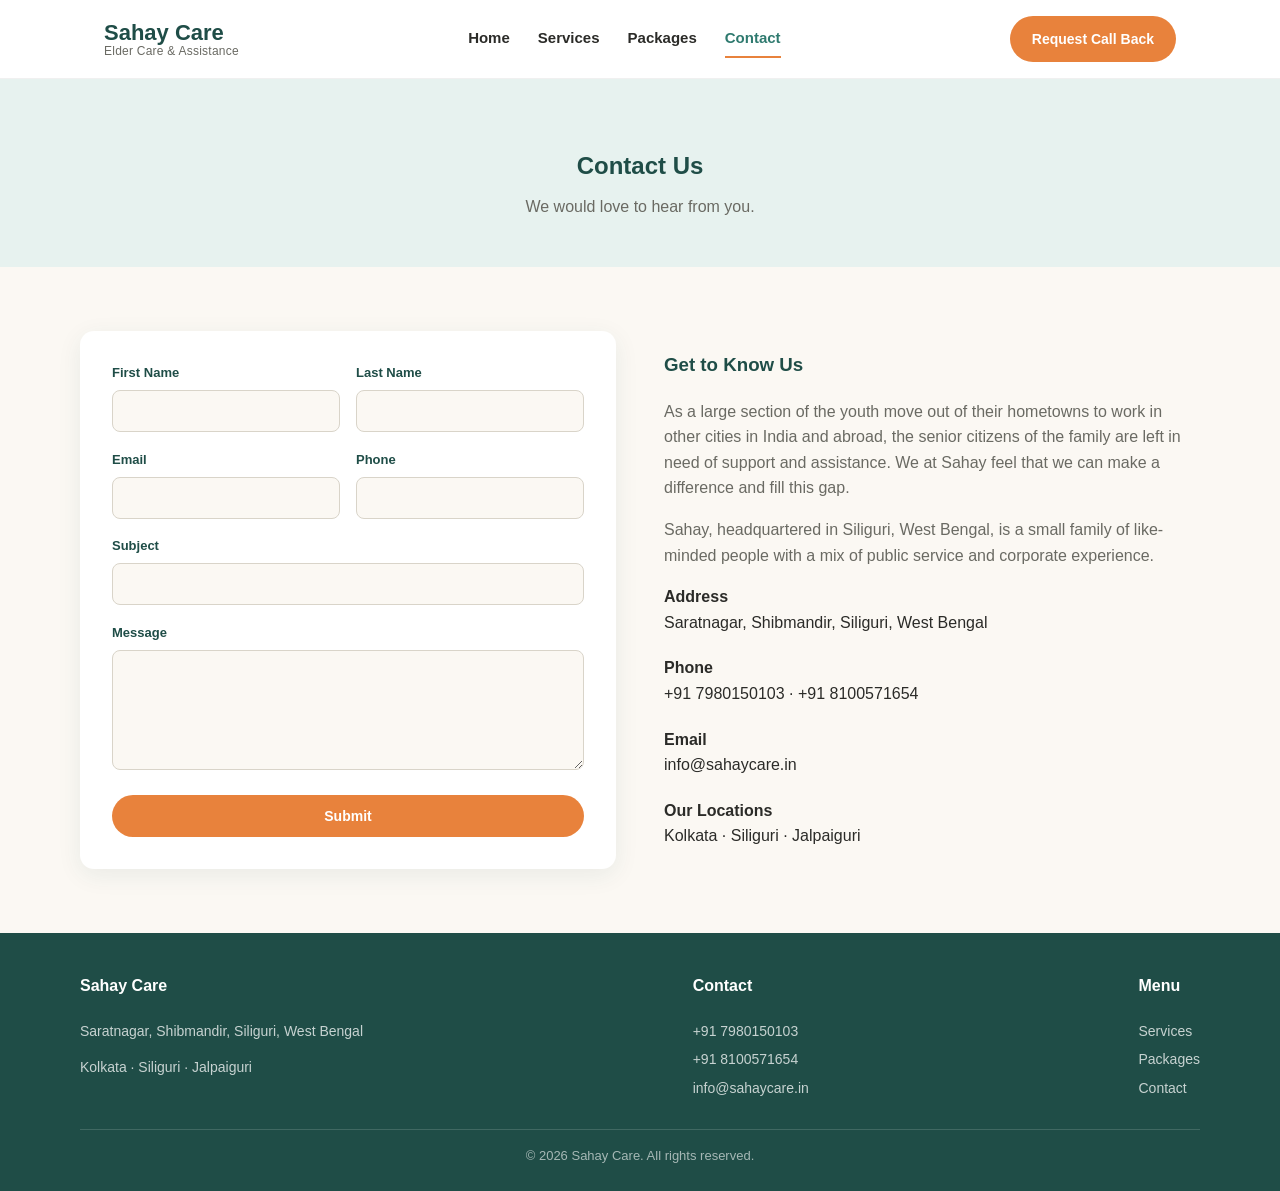
==== contact.html @ 45c5a54b "Add Sahay Care static site (home, services, pricing, contact)" ====
<!DOCTYPE html>
<html lang="en">
<head>
<meta charset="UTF-8" />
<meta name="viewport" content="width=device-width, initial-scale=1.0" />
<title>Contact | Sahay Care</title>
<meta name="description" content="Get in touch with Sahay Care for elder care and medical assistance in Siliguri, Kolkata and Jalpaiguri." />
<link rel="stylesheet" href="style.css" />
</head>
<body>

<header class="site-header">
  <div class="nav-wrap">
    <a href="index.html" class="brand">
      <span class="name">Sahay Care</span>
      <span class="tagline">Elder Care &amp; Assistance</span>
    </a>
    <nav class="main-nav">
      <a href="index.html">Home</a>
      <a href="services.html">Services</a>
      <a href="pricing.html">Packages</a>
      <a href="contact.html" class="active">Contact</a>
    </nav>
    <div class="nav-cta">
      <a href="contact.html" class="btn btn-primary">Request Call Back</a>
      <button class="menu-toggle" aria-label="Toggle menu">&#9776;</button>
    </div>
  </div>
</header>

<section class="page-hero">
  <h1>Contact Us</h1>
  <p>We would love to hear from you.</p>
</section>

<section>
  <div class="contact-wrap">
    <form class="contact-form" id="contact-form">
      <!-- Get a free Access Key at https://web3forms.com and paste it below -->
      <input type="hidden" name="access_key" value="e7c13be3-dbc7-477a-8908-1d0971899917" />
      <input type="hidden" name="subject" value="New enquiry from Sahay Care website" />
      <input type="checkbox" name="botcheck" style="display:none" />

      <div class="row">
        <div>
          <label for="first_name">First Name</label>
          <input type="text" id="first_name" name="First Name" required />
        </div>
        <div>
          <label for="last_name">Last Name</label>
          <input type="text" id="last_name" name="Last Name" required />
        </div>
      </div>
      <div class="row">
        <div>
          <label for="email">Email</label>
          <input type="email" id="email" name="email" required />
        </div>
        <div>
          <label for="phone">Phone</label>
          <input type="tel" id="phone" name="Phone" />
        </div>
      </div>
      <div>
        <label for="subject_field">Subject</label>
        <input type="text" id="subject_field" name="Subject" />
      </div>
      <div>
        <label for="message">Message</label>
        <textarea id="message" name="Message" required></textarea>
      </div>
      <button type="submit" class="btn btn-primary">Submit</button>
      <div class="form-status" id="form-status"></div>
    </form>

    <div class="info-block">
      <h3>Get to Know Us</h3>
      <p>As a large section of the youth move out of their hometowns to work in other cities in India and abroad, the senior citizens of the family are left in need of support and assistance. We at Sahay feel that we can make a difference and fill this gap.</p>
      <p>Sahay, headquartered in Siliguri, West Bengal, is a small family of like-minded people with a mix of public service and corporate experience.</p>

      <div class="info-item">
        <strong>Address</strong>
        Saratnagar, Shibmandir, Siliguri, West Bengal
      </div>
      <div class="info-item">
        <strong>Phone</strong>
        +91 7980150103 &middot; +91 8100571654
      </div>
      <div class="info-item">
        <strong>Email</strong>
        <a href="mailto:info@sahaycare.in">info@sahaycare.in</a>
      </div>
      <div class="info-item">
        <strong>Our Locations</strong>
        Kolkata &middot; Siliguri &middot; Jalpaiguri
      </div>
    </div>
  </div>
</section>

<footer class="site-footer">
  <div class="footer-inner">
    <div class="col">
      <h4>Sahay Care</h4>
      <p>Saratnagar, Shibmandir, Siliguri, West Bengal</p>
      <p>Kolkata &middot; Siliguri &middot; Jalpaiguri</p>
    </div>
    <div class="col">
      <h4>Contact</h4>
      <a href="tel:+917980150103">+91 7980150103</a>
      <a href="tel:+918100571654">+91 8100571654</a>
      <a href="mailto:info@sahaycare.in">info@sahaycare.in</a>
    </div>
    <div class="col">
      <h4>Menu</h4>
      <a href="services.html">Services</a>
      <a href="pricing.html">Packages</a>
      <a href="contact.html">Contact</a>
    </div>
  </div>
  <div class="footer-bottom">&copy; <span id="year"></span> Sahay Care. All rights reserved.</div>
</footer>

<script src="script.js"></script>
<script>document.getElementById("year").textContent = new Date().getFullYear();</script>
</body>
</html>
---- style.css ----
/* Sahay Care — shared stylesheet */

:root {
  --teal-dark: #1f4d47;
  --teal: #2f7a6f;
  --teal-light: #e7f2ef;
  --orange: #e8823c;
  --cream: #fbf8f3;
  --text: #2b2b28;
  --muted: #6a6a63;
  --white: #ffffff;
  --radius: 14px;
  --shadow: 0 6px 24px rgba(31, 77, 71, 0.08);
}

* { box-sizing: border-box; }

html { scroll-behavior: smooth; }

body {
  margin: 0;
  font-family: "Segoe UI", Roboto, Helvetica, Arial, sans-serif;
  color: var(--text);
  background: var(--cream);
  line-height: 1.6;
}

a { color: inherit; text-decoration: none; }

img { max-width: 100%; display: block; }

.container {
  width: 100%;
  max-width: 1120px;
  margin: 0 auto;
  padding: 0 24px;
}

/* Header */
header.site-header {
  background: var(--white);
  border-bottom: 1px solid rgba(0,0,0,0.06);
  position: sticky;
  top: 0;
  z-index: 100;
}

.nav-wrap {
  display: flex;
  align-items: center;
  justify-content: space-between;
  padding: 16px 24px;
  max-width: 1120px;
  margin: 0 auto;
}

.brand {
  display: flex;
  flex-direction: column;
  line-height: 1.1;
}

.brand .name {
  font-size: 22px;
  font-weight: 700;
  color: var(--teal-dark);
}

.brand .tagline {
  font-size: 12px;
  color: var(--muted);
  letter-spacing: 0.02em;
}

nav.main-nav {
  display: flex;
  align-items: center;
  gap: 28px;
}

nav.main-nav a {
  font-weight: 600;
  color: var(--text);
  font-size: 15px;
  padding: 6px 0;
  border-bottom: 2px solid transparent;
}

nav.main-nav a.active,
nav.main-nav a:hover {
  color: var(--teal);
  border-bottom-color: var(--orange);
}

.btn {
  display: inline-block;
  padding: 12px 22px;
  border-radius: 999px;
  font-weight: 700;
  font-size: 14px;
  cursor: pointer;
  border: none;
}

.btn-primary {
  background: var(--orange);
  color: var(--white);
}

.btn-primary:hover { background: #d6712c; }

.btn-outline {
  background: transparent;
  border: 2px solid var(--teal);
  color: var(--teal);
}

.nav-cta { display: flex; align-items: center; gap: 16px; }

.menu-toggle {
  display: none;
  background: none;
  border: none;
  font-size: 26px;
  color: var(--teal-dark);
  cursor: pointer;
}

/* Hero */
.hero {
  background: linear-gradient(135deg, var(--teal-dark), var(--teal));
  color: var(--white);
  padding: 72px 24px;
}

.hero-inner {
  max-width: 1120px;
  margin: 0 auto;
  display: grid;
  grid-template-columns: 1.1fr 0.9fr;
  gap: 48px;
  align-items: center;
}

.hero h1 {
  font-size: 42px;
  line-height: 1.2;
  margin: 0 0 16px;
}

.hero p.lede {
  font-size: 18px;
  opacity: 0.92;
  margin-bottom: 28px;
  max-width: 520px;
}

.quote-card {
  background: rgba(255,255,255,0.1);
  border: 1px solid rgba(255,255,255,0.2);
  border-radius: var(--radius);
  padding: 28px;
  font-style: italic;
  font-size: 18px;
}

/* Sections */
section { padding: 64px 24px; }

.section-title {
  text-align: center;
  font-size: 30px;
  color: var(--teal-dark);
  margin-bottom: 8px;
}

.section-eyebrow {
  text-align: center;
  text-transform: uppercase;
  letter-spacing: 0.12em;
  font-size: 13px;
  color: var(--orange);
  font-weight: 700;
  margin-bottom: 8px;
}

.section-lede {
  text-align: center;
  max-width: 700px;
  margin: 0 auto 40px;
  color: var(--muted);
}

/* Cards grid */
.card-grid {
  max-width: 1120px;
  margin: 0 auto;
  display: grid;
  grid-template-columns: repeat(3, 1fr);
  gap: 24px;
}

.card {
  background: var(--white);
  border-radius: var(--radius);
  padding: 28px;
  box-shadow: var(--shadow);
  transition: transform .15s ease;
}

.card:hover { transform: translateY(-4px); }

.card .icon {
  width: 52px;
  height: 52px;
  border-radius: 12px;
  background: var(--teal-light);
  display: flex;
  align-items: center;
  justify-content: center;
  font-size: 26px;
  margin-bottom: 16px;
}

.card h3 { margin: 0 0 10px; color: var(--teal-dark); }
.card p { color: var(--muted); font-size: 15px; margin: 0 0 14px; }
.card .link { font-weight: 700; color: var(--orange); font-size: 14px; }

/* Locations */
.locations {
  background: var(--teal-light);
}

.location-grid {
  max-width: 1120px;
  margin: 0 auto;
  display: grid;
  grid-template-columns: repeat(3, 1fr);
  gap: 24px;
  text-align: center;
}

.location-grid .loc {
  background: var(--white);
  border-radius: var(--radius);
  padding: 24px;
  box-shadow: var(--shadow);
}

.location-grid .loc h4 { color: var(--teal-dark); margin: 0; }

/* Pricing */
.pricing-grid {
  max-width: 1120px;
  margin: 0 auto;
  display: grid;
  grid-template-columns: repeat(3, 1fr);
  gap: 24px;
}

.price-card {
  background: var(--white);
  border-radius: var(--radius);
  box-shadow: var(--shadow);
  padding: 32px 28px;
  text-align: center;
  border-top: 4px solid var(--teal);
}

.price-card.featured { border-top-color: var(--orange); transform: scale(1.03); }

.price-card h3 { color: var(--teal-dark); margin-bottom: 4px; }
.price-card .price { font-size: 34px; font-weight: 800; color: var(--orange); margin: 12px 0; }
.price-card .price span { font-size: 14px; font-weight: 500; color: var(--muted); }

.price-card ul { list-style: none; padding: 0; margin: 20px 0; text-align: left; }
.price-card ul li { padding: 8px 0; border-bottom: 1px solid rgba(0,0,0,0.06); font-size: 14px; color: var(--text); }
.price-card ul li::before { content: "\2713  "; color: var(--teal); font-weight: 700; }

.price-note {
  max-width: 700px;
  margin: 32px auto 0;
  text-align: center;
  color: var(--muted);
  font-size: 14px;
  background: var(--teal-light);
  border-radius: var(--radius);
  padding: 18px 22px;
}

/* Contact */
.contact-wrap {
  max-width: 1120px;
  margin: 0 auto;
  display: grid;
  grid-template-columns: 1fr 1fr;
  gap: 48px;
}

form.contact-form {
  background: var(--white);
  padding: 32px;
  border-radius: var(--radius);
  box-shadow: var(--shadow);
  display: grid;
  gap: 16px;
}

form.contact-form .row { display: grid; grid-template-columns: 1fr 1fr; gap: 16px; }

label { font-size: 13px; font-weight: 700; color: var(--teal-dark); margin-bottom: 6px; display: block; }

input, textarea {
  width: 100%;
  padding: 12px 14px;
  border-radius: 8px;
  border: 1px solid #d9d4c9;
  font-family: inherit;
  font-size: 14px;
  background: var(--cream);
}

textarea { min-height: 120px; resize: vertical; }

.info-block h3 { color: var(--teal-dark); }
.info-block p { color: var(--muted); }
.info-block .info-item { margin-bottom: 20px; }
.info-block .info-item strong { display: block; color: var(--text); }

.form-status { font-size: 14px; margin-top: 6px; display: none; }
.form-status.success { color: var(--teal); display: block; }
.form-status.error { color: #b8452f; display: block; }

/* Footer */
footer.site-footer {
  background: var(--teal-dark);
  color: rgba(255,255,255,0.85);
  padding: 40px 24px 24px;
}

.footer-inner {
  max-width: 1120px;
  margin: 0 auto;
  display: flex;
  justify-content: space-between;
  flex-wrap: wrap;
  gap: 24px;
}

.footer-inner .col h4 { color: var(--white); margin-top: 0; }
.footer-inner .col p, .footer-inner .col a { color: rgba(255,255,255,0.75); font-size: 14px; display:block; margin-bottom: 6px; }

.footer-bottom {
  max-width: 1120px;
  margin: 24px auto 0;
  border-top: 1px solid rgba(255,255,255,0.15);
  padding-top: 16px;
  font-size: 13px;
  text-align: center;
  color: rgba(255,255,255,0.6);
}

/* Service detail hero */
.page-hero {
  background: var(--teal-light);
  padding: 48px 24px;
  text-align: center;
}

.page-hero h1 { color: var(--teal-dark); margin-bottom: 8px; }
.page-hero p { color: var(--muted); max-width: 640px; margin: 0 auto; }

/* Responsive */
@media (max-width: 860px) {
  nav.main-nav, .nav-cta .btn-outline { display: none; }
  .menu-toggle { display: block; }
  .hero-inner { grid-template-columns: 1fr; }
  .card-grid, .location-grid, .pricing-grid { grid-template-columns: 1fr; }
  .contact-wrap { grid-template-columns: 1fr; }
  form.contact-form .row { grid-template-columns: 1fr; }
  .hero h1 { font-size: 32px; }
}
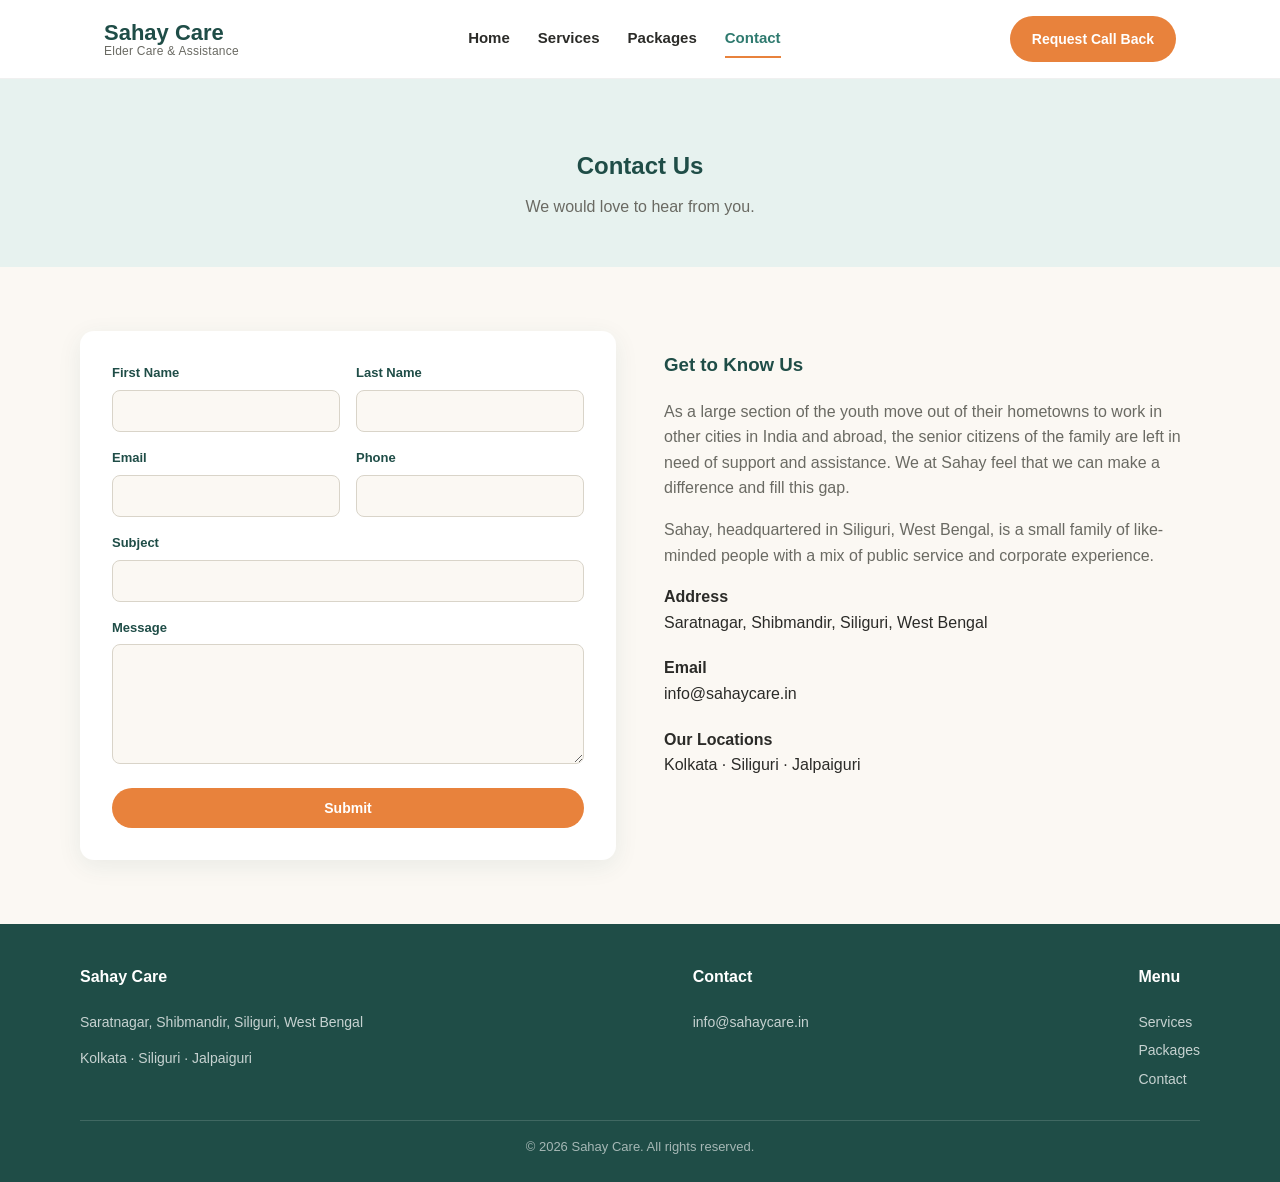
==== commit 62a76328: "Remove phone numbers from all pages" ====
--- a/contact.html
+++ b/contact.html
@@ -5,7 +5,7 @@
 <meta name="viewport" content="width=device-width, initial-scale=1.0" />
 <title>Contact | Sahay Care</title>
 <meta name="description" content="Get in touch with Sahay Care for elder care and medical assistance in Siliguri, Kolkata and Jalpaiguri." />
-<link rel="stylesheet" href="style.css" />
+<link rel="stylesheet" href="style.css?v=2" />
 </head>
 <body>
 
@@ -83,10 +83,6 @@
         Saratnagar, Shibmandir, Siliguri, West Bengal
       </div>
       <div class="info-item">
-        <strong>Phone</strong>
-        +91 7980150103 &middot; +91 8100571654
-      </div>
-      <div class="info-item">
         <strong>Email</strong>
         <a href="mailto:info@sahaycare.in">info@sahaycare.in</a>
       </div>
@@ -107,8 +103,6 @@
     </div>
     <div class="col">
       <h4>Contact</h4>
-      <a href="tel:+917980150103">+91 7980150103</a>
-      <a href="tel:+918100571654">+91 8100571654</a>
       <a href="mailto:info@sahaycare.in">info@sahaycare.in</a>
     </div>
     <div class="col">
@@ -121,7 +115,7 @@
   <div class="footer-bottom">&copy; <span id="year"></span> Sahay Care. All rights reserved.</div>
 </footer>
 
-<script src="script.js"></script>
+<script src="script.js?v=2"></script>
 <script>document.getElementById("year").textContent = new Date().getFullYear();</script>
 </body>
 </html>
--- a/style.css
+++ b/style.css
@@ -128,14 +128,69 @@
 
 /* Hero */
 .hero {
-  background: linear-gradient(135deg, var(--teal-dark), var(--teal));
+  position: relative;
   color: var(--white);
-  padding: 72px 24px;
-}
+  padding: 96px 24px;
+  overflow: hidden;
+  min-height: 460px;
+  display: flex;
+  align-items: center;
+}
+
+.hero-slides {
+  position: absolute;
+  inset: 0;
+  z-index: 0;
+}
+
+.hero-slide {
+  position: absolute;
+  inset: 0;
+  background-size: cover;
+  background-position: center;
+  opacity: 0;
+  transition: opacity 1.4s ease-in-out;
+}
+
+.hero-slide.active { opacity: 1; }
+
+.hero-overlay {
+  position: absolute;
+  inset: 0;
+  z-index: 1;
+  /* Light darkening only, so the photo carousel stays visible behind the text */
+  background: linear-gradient(100deg, rgba(10,20,18,0.58) 0%, rgba(10,20,18,0.32) 45%, rgba(10,20,18,0.15) 100%);
+}
+
+.hero-dots {
+  position: absolute;
+  bottom: 20px;
+  left: 0;
+  right: 0;
+  z-index: 2;
+  display: flex;
+  justify-content: center;
+  gap: 10px;
+}
+
+.hero-dot {
+  width: 10px;
+  height: 10px;
+  border-radius: 50%;
+  border: none;
+  background: rgba(255,255,255,0.45);
+  cursor: pointer;
+  padding: 0;
+}
+
+.hero-dot.active { background: var(--white); }
 
 .hero-inner {
-  max-width: 1120px;
-  margin: 0 auto;
+  position: relative;
+  z-index: 2;
+  max-width: 1120px;
+  margin: 0 auto;
+  width: 100%;
   display: grid;
   grid-template-columns: 1.1fr 0.9fr;
   gap: 48px;
